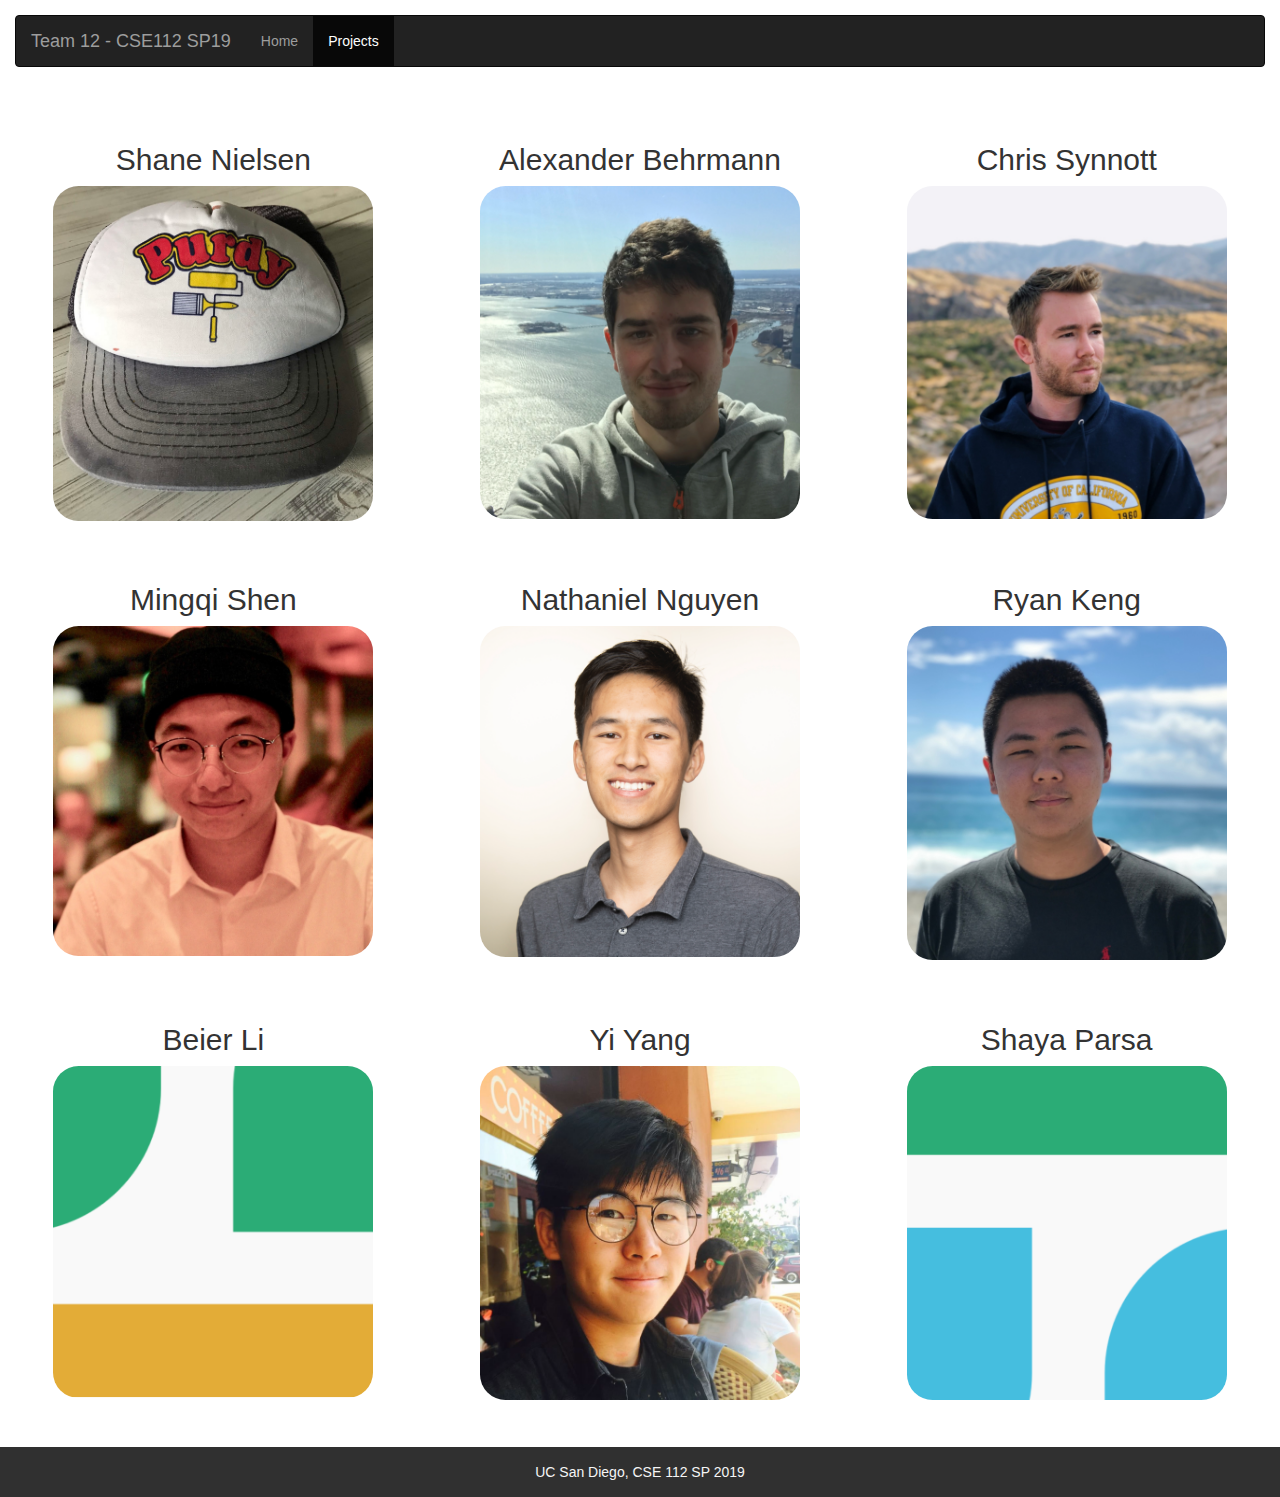
==== members.html @ a6b4016f "completed?" ====
<!DOCTYPE html>
<html>
  <head>
    <link rel="stylesheet" href="css/index.css">

    <meta name="viewport" content="width=device-width, initial-scale=1">

    <!-- Latest compiled and minified CSS -->
    <link rel="stylesheet" href="https://maxcdn.bootstrapcdn.com/bootstrap/3.3.7/css/bootstrap.min.css">
    <!-- jQuery library -->
    <script src="https://ajax.googleapis.com/ajax/libs/jquery/3.3.1/jquery.min.js"></script>
    <!-- Latest compiled JavaScript -->
    <script src="https://maxcdn.bootstrapcdn.com/bootstrap/3.3.7/js/bootstrap.min.js"></script>
    <title>Members</title>
</head>

  <body color="black">
    <div class="flex-container">
      <header>

        <nav class="navbar navbar-inverse">
          <div class="container-fluid">
            <div class="navbar-header">
              <button type="button" class="navbar-toggle" data-toggle="collapse" data-target="#myNavbar">
                <span class="icon-bar"></span>
                <span class="icon-bar"></span>
                <span class="icon-bar"></span>
              </button>
              <a class="navbar-brand" href="index.html">Team 12 - CSE112 SP19</a>
            </div>
            <div class="collapse navbar-collapse" id="myNavbar">
              <ul class="nav navbar-nav">
                <li><a href="index.html">Home</a></li>
                <li class="active"><a>Projects</a></li>
              </ul>
            </div>
          </div>
        </nav>
      </header>

      <section class="section4" id="section4">
          <aside>
            <h2>Mingqi Shen</h2>
          </aside>

        <article class="grow">
            <details>
              <summary class='click'>
                <img src="images/project1.png">
              </summary>
              <div class=details>
                <p>Tools & Utilities</p>
                <p>Email: <a>mis046@ucsd.edu</a> </p>
              </div>
            </details>
        </article>
      </section>

      <section class="section2" id="section2">
          <aside>
            <h2>Alexander Behrmann</h2>
          </aside>

        <article class="grow">
            <details>
              <summary class='click'>
                <img src="images/project2.png">
              </summary>
              <div class=details>
                <p>Co-leader</p>
                <p>Email: <a>abehrman@ucsd.edu</a> </p>
              </div>
            </details>
        </article>
      </section>

      <section class="section3" id="section3">
          <aside>
            <h2>Chris Synnott</h2>
          </aside>

        <article class="grow">
            <details>
              <summary class='click'>
                <img src="images/project3.png">
              </summary>
              <div class=details>
                <p>Quality Assurance</p>
                <p>Email: <a>csynnott@ucsd.edu</a> </p>
              </div>
            </details>
        </article>
      </section>

      <section class="section1" id="section1">
          <aside>
            <h2>Shane Nielsen</h2>
          </aside>

        <article class="grow">
            <details>
              <summary class='click'>
                <img src="images/project4.png">
              </summary>
              <div class=details>
                <p>Team Leader</p>
                <p>Email: <a>sdnielse@ucsd.edu</a> </p>
              </div>
            </details>
        </article>
      </section>

      <section class="section5" id="section5">
        <aside>
          <h2>Nathaniel Nguyen</h2>
        </aside>

      <article class="grow">
          <details>
            <summary class='click'>
              <img src="images/project5.png">
            </summary>
            <div class=details>
              <p>Quality Assurance</p>
              <p>Email: <a>nonguyen@ucsd.edu</a> </p>
            </div>
          </details>
      </article>
    </section>

    <section class="section6" id="section6">
      <aside>
        <h2>Ryan Keng</h2>
      </aside>

    <article class="grow">
        <details>
          <summary class='click'>
            <img src="images/project6.png">
          </summary>
          <div class=details>
            <p>Coder</p>
            <p>Email: <a>rkeng@ucsd.edu</a> </p>
          </div>
        </details>
    </article>
  </section>

  <section class="section7" id="section7">
    <aside>
      <h2>Beier Li</h2>
    </aside>

  <article class="grow">
      <details>
        <summary class='click'>
          <img src="images/project7.png">
        </summary>
        <div class=details>
          <p>Team Member</p>
          <p>Email: <a>bel060@ucsd.edu</a> </p>
        </div>
      </details>
  </article>
</section>

<section class="section8" id="section8">
  <aside>
    <h2>Yi Yang</h2>
  </aside>

<article class="grow">
    <details>
      <summary class='click'>
        <img src="images/project8.png">
      </summary>
      <div class=details>
        <p>Team Member</p>
        <p>Email: <a>yiy142@ucsd.edu</a> </p>
      </div>
    </details>
</article>
</section>

<section class="section9" id="section9">
  <aside>
    <h2>Shaya Parsa</h2>
  </aside>

<article class="grow">
    <details>
      <summary class='click'>
        <img src="images/project9.png">
      </summary>
      <div class=details>
        <p>Tools & Utilities</p>
        <p>Email: <a>sparsa@ucsd.edu</a> </p>
      </div>
    </details>
</article>
</section>

      <footer>
        UC San Diego, CSE 112 SP 2019
      </footer>
    </div>
  </body>

</html>
---- css/index.css ----
.flex-container {
   display: -webkit-flex;
   display: flex;
   -webkit-flex-flow: row wrap;
   flex-flow: row wrap;
   text-align: center;
}

.flex-container > * {
   padding: 15px;
   -webkit-flex: 1 100%;
   flex: 1 100%;
}

@media all and (min-width: 768px) {
   .nav {text-align:left; -webkit-flex: 1 auto; flex:1 auto; -webkit-order:1; order:1;}
   .section1 {-webkit-flex:5 0px; flex:5 0px; -webkit-order:2; order:2;}
   .section2 {-webkit-flex:5 0px; flex:5 0px; -webkit-order:3; order:3;}
   .section3 {-webkit-flex:5 0px; flex:5 0px; -webkit-order:4; order:4;}
   .section4 {-webkit-flex:5 0px; flex:5 0px; -webkit-order:5; order:5;}
   .section5 {-webkit-flex:5 0px; flex:5 0px; -webkit-order:6; order:6;}
   .section6 {-webkit-flex:5 0px; flex:5 0px; -webkit-order:7; order:7;}
   .section7 {-webkit-flex:5 0px; flex:5 0px; -webkit-order:8; order:8;}
   .section8 {-webkit-flex:5 0px; flex:5 0px; -webkit-order:9; order:9;}
   .section9 {-webkit-flex:5 0px; flex:5 0px; -webkit-order:10; order:10;}
   footer {-webkit-order:12;order:12;}
}

footer {
    background-color: #303030;
    color: whitesmoke;
}

section {
  margin: 0.5vw;
}

section img {
  width:25vw;
  max-width: 500px;
  border-radius: 2vw;
  float: none;
  clear: none;
}

#photographs img {
  max-width: 80vw;
  border-radius: 0vw;
  padding: 10px;
  background-color: whitesmoke;
}

summary, h1, h2, h3, h4 {
  text-align: center;
}

details {
  margin-top: 8px;
}

summary {
  font-size: 20px;
  outline:none;
}

.details p {
  font-size: 16px;
  line-height: 1.8;
}

.details a {
  color: firebrick;
  font-size: 16px;
}

article .critique, article .evaluation{
    text-align: left;
    font-size: 18px;
    line-height: 1.6;
}

.details, .critique, .evaluation{
  margin: 8px;
  padding: 8px;
  border-radius: 2vw;
}

.details {
  background-color: whitesmoke;
}
.critique, .evaluation {
  background-color: #f0f5f5;
}

.grow { transition: all .2s ease-in-out;}
.grow:hover { transform: scale(1.02); }

.click {
  cursor: pointer;
}


footer {
  margin-top: 2vw;
}

#banner {
  margin-top: 1vw;
}
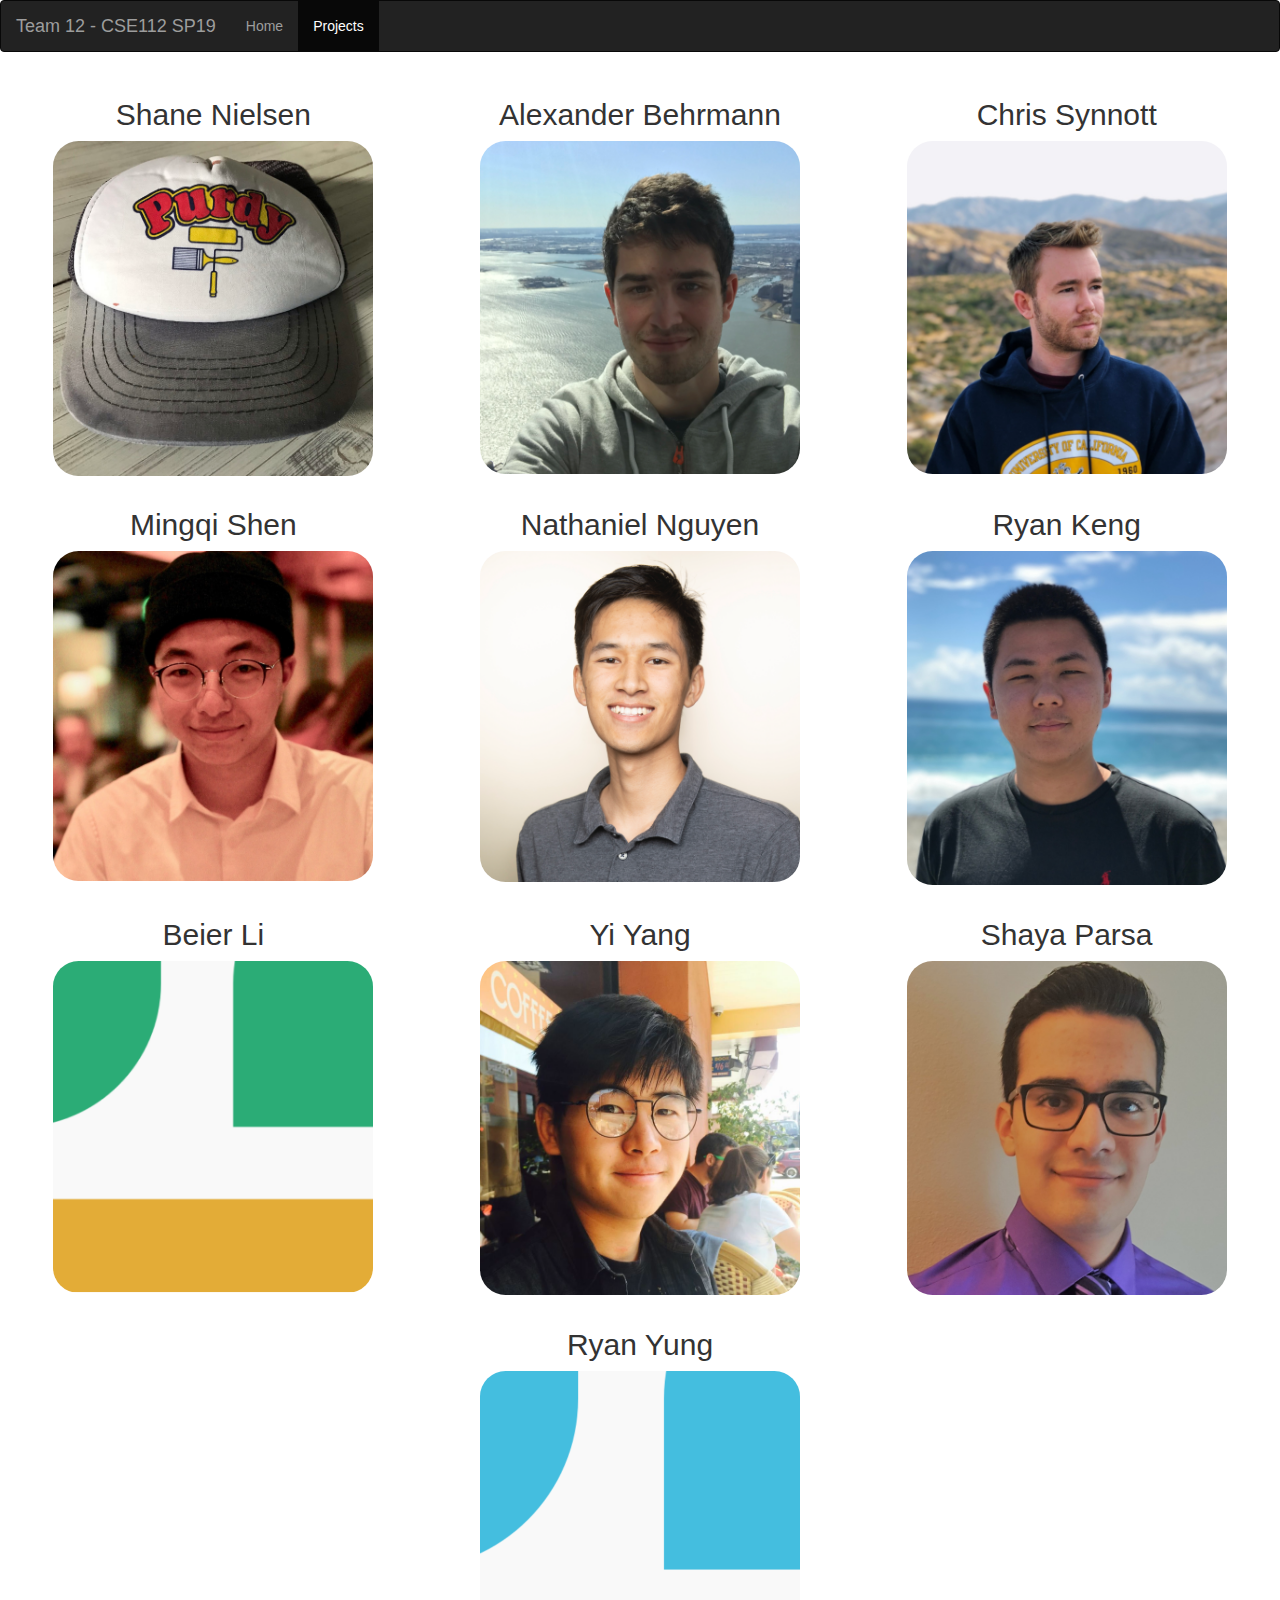
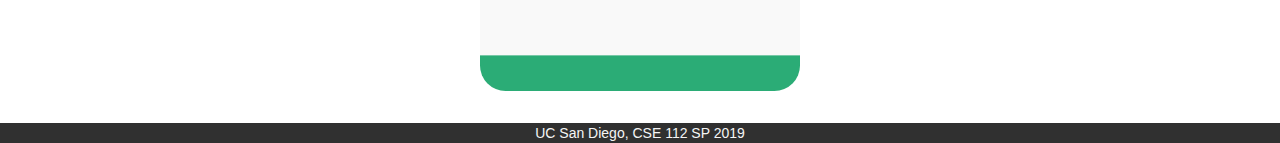
==== commit 99121b34: "added another ryan" ====
--- a/members.html
+++ b/members.html
@@ -200,6 +200,25 @@
 </article>
 </section>
 
+
+<section class="section10" id="section10">
+  <aside>
+    <h2>Ryan Yung</h2>
+  </aside>
+
+<article class="grow">
+    <details>
+      <summary class='click'>
+        <img src="images/project10.png">
+      </summary>
+      <div class=details>
+        <p>Team Member</p>
+        <p>Email: <a>rmyung@ucsd.edu</a> </p>
+      </div>
+    </details>
+</article>
+</section>
+
       <footer>
         UC San Diego, CSE 112 SP 2019
       </footer>
--- a/css/index.css
+++ b/css/index.css
@@ -7,7 +7,6 @@
 }
 
 .flex-container > * {
-   padding: 15px;
    -webkit-flex: 1 100%;
    flex: 1 100%;
 }
@@ -23,6 +22,7 @@
    .section7 {-webkit-flex:5 0px; flex:5 0px; -webkit-order:8; order:8;}
    .section8 {-webkit-flex:5 0px; flex:5 0px; -webkit-order:9; order:9;}
    .section9 {-webkit-flex:5 0px; flex:5 0px; -webkit-order:10; order:10;}
+   .section10 {-webkit-flex:5 0px; flex:5 0px; -webkit-order:11; order:11;}
    footer {-webkit-order:12;order:12;}
 }
 
@@ -93,7 +93,7 @@
 }
 
 .grow { transition: all .2s ease-in-out;}
-.grow:hover { transform: scale(1.02); }
+.grow:hover { transform: scale(1.1); }
 
 .click {
   cursor: pointer;
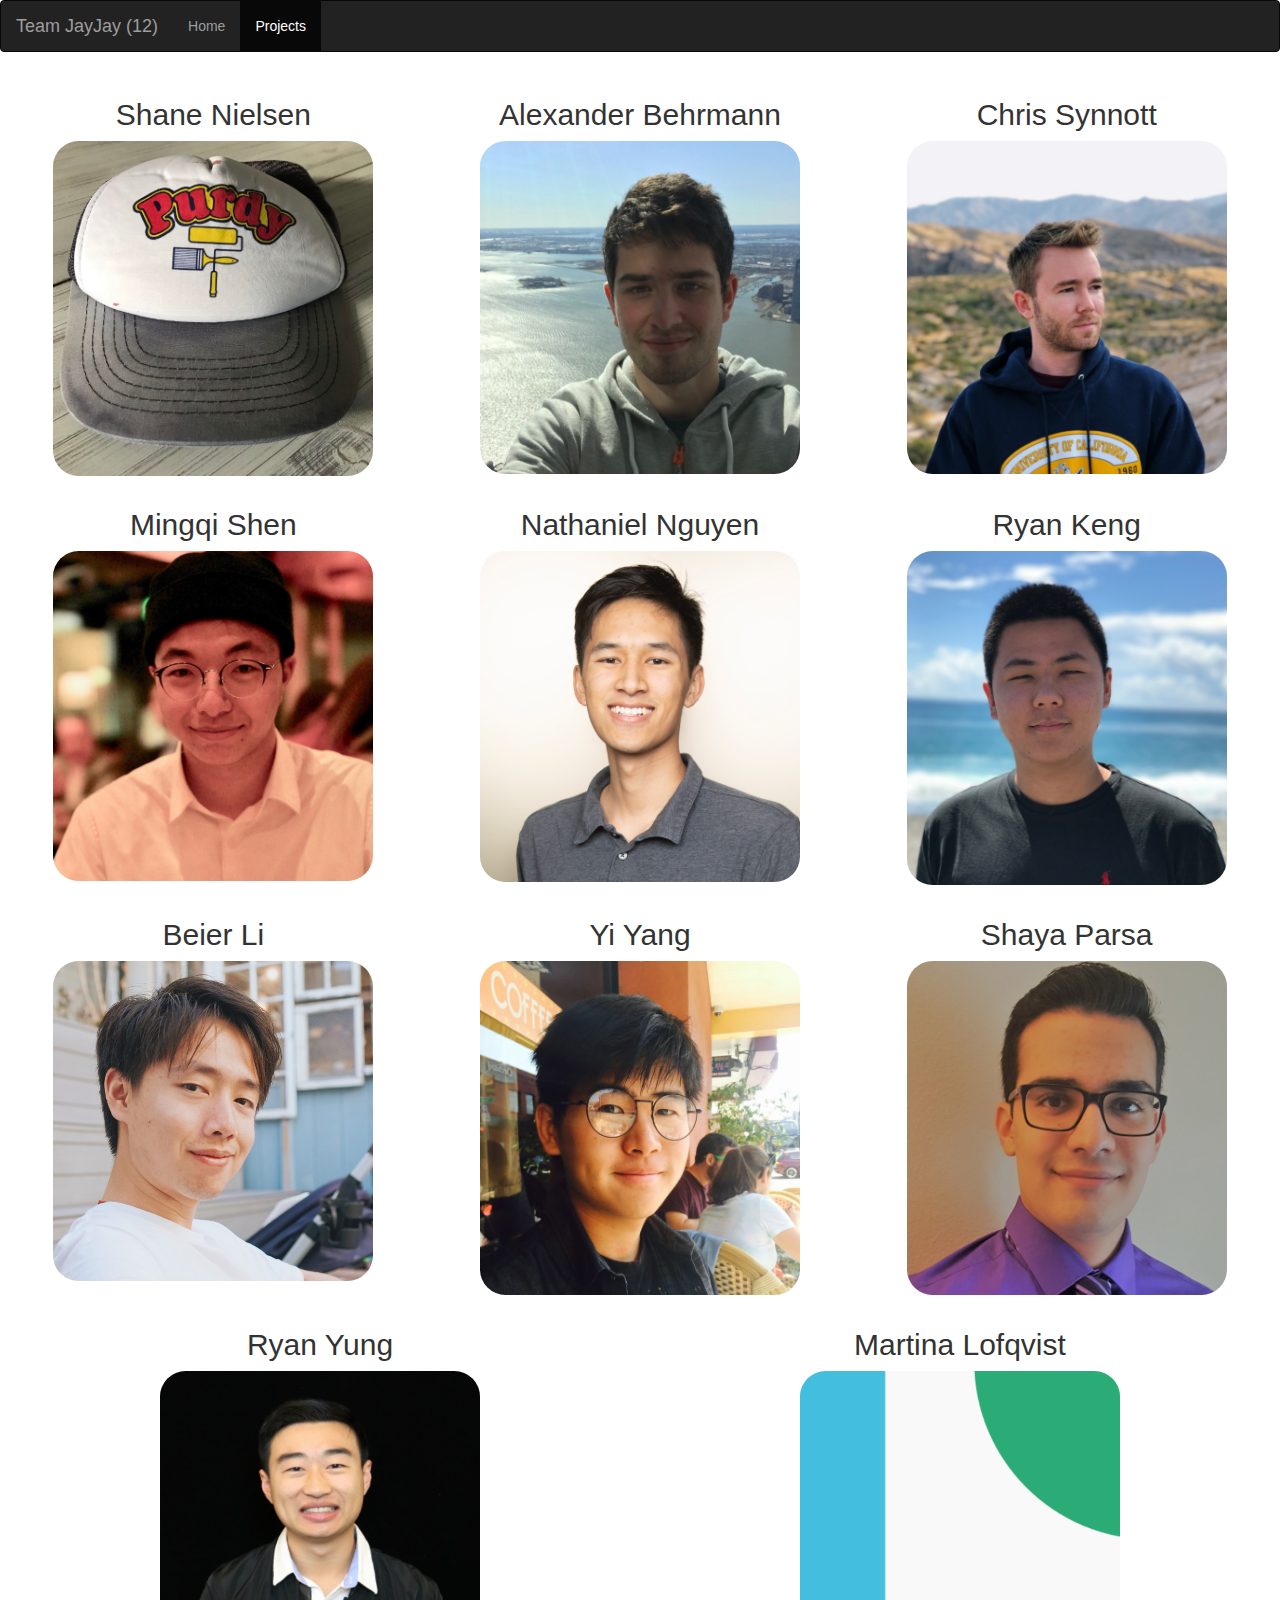
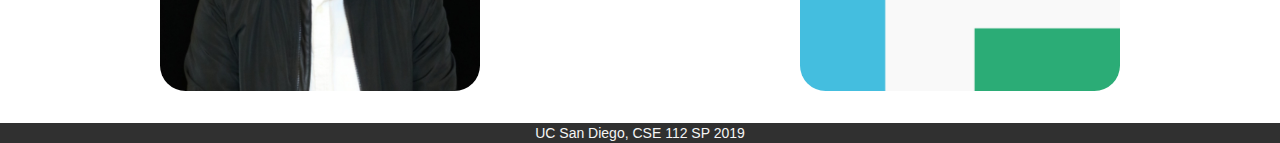
==== commit 72bbf277: "Updates" ====
--- a/members.html
+++ b/members.html
@@ -26,7 +26,7 @@
                 <span class="icon-bar"></span>
                 <span class="icon-bar"></span>
               </button>
-              <a class="navbar-brand" href="index.html">Team 12 - CSE112 SP19</a>
+              <a class="navbar-brand" href="index.html">Team JayJay (12)</a>
             </div>
             <div class="collapse navbar-collapse" id="myNavbar">
               <ul class="nav navbar-nav">
@@ -219,6 +219,24 @@
 </article>
 </section>
 
+<section class="section11" id="section11">
+  <aside>
+    <h2>Martina Lofqvist</h2>
+  </aside>
+
+<article class="grow">
+    <details>
+      <summary class='click'>
+        <img src="images/project11.png">
+      </summary>
+      <div class=details>
+        <p>Team Member</p>
+        <p>Email: <a>slofqvis@ucsd.edu</a> </p>
+      </div>
+    </details>
+</article>
+</section>
+
       <footer>
         UC San Diego, CSE 112 SP 2019
       </footer>
--- a/css/index.css
+++ b/css/index.css
@@ -23,7 +23,9 @@
    .section8 {-webkit-flex:5 0px; flex:5 0px; -webkit-order:9; order:9;}
    .section9 {-webkit-flex:5 0px; flex:5 0px; -webkit-order:10; order:10;}
    .section10 {-webkit-flex:5 0px; flex:5 0px; -webkit-order:11; order:11;}
-   footer {-webkit-order:12;order:12;}
+   .section11 {-webkit-flex:5 0px; flex:5 0px; -webkit-order:12; order:12;}
+
+   footer {-webkit-order:13;order:13;}
 }
 
 footer {
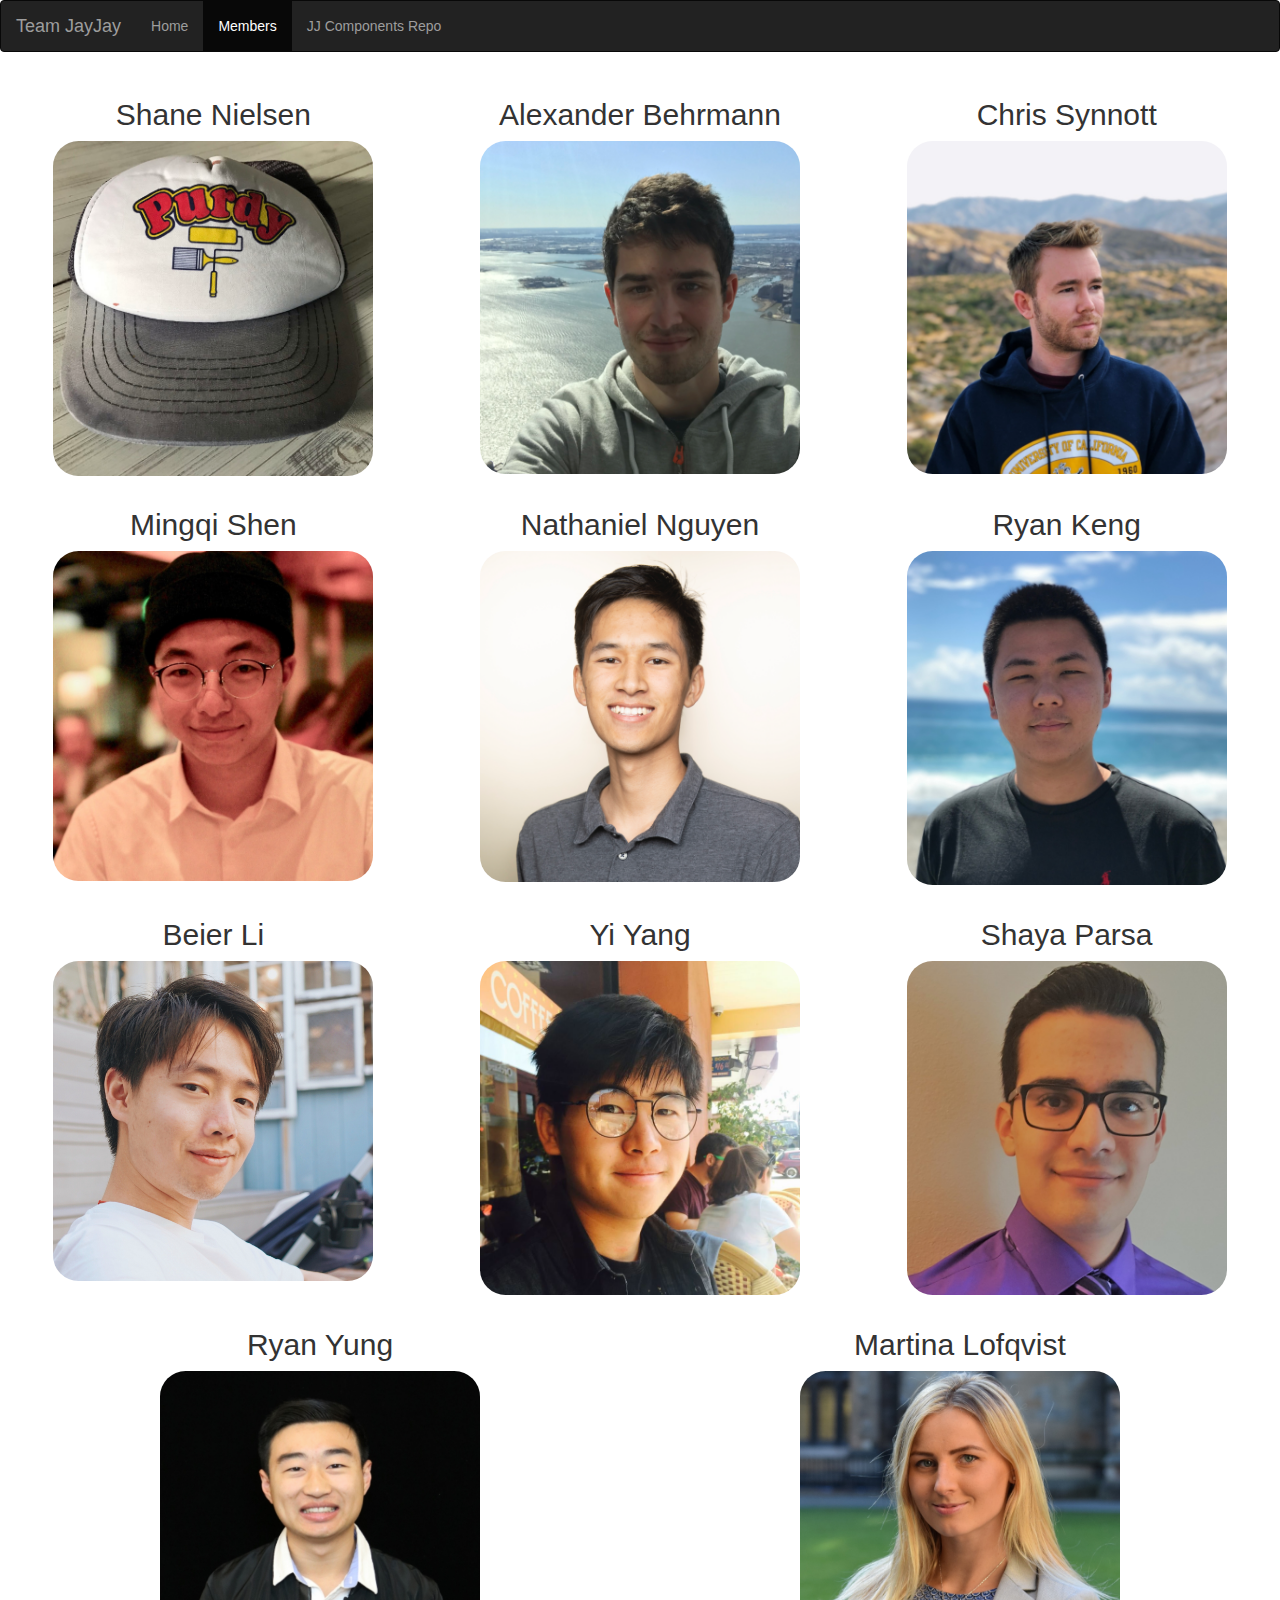
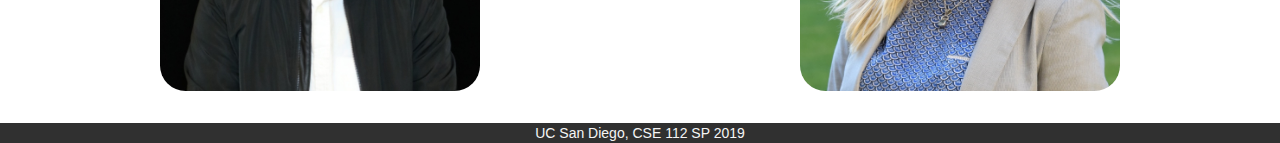
==== commit b2d3fb7d: "update" ====
--- a/members.html
+++ b/members.html
@@ -26,12 +26,13 @@
                 <span class="icon-bar"></span>
                 <span class="icon-bar"></span>
               </button>
-              <a class="navbar-brand" href="index.html">Team JayJay (12)</a>
+              <a class="navbar-brand" href="index.html">Team JayJay</a>
             </div>
             <div class="collapse navbar-collapse" id="myNavbar">
               <ul class="nav navbar-nav">
                 <li><a href="index.html">Home</a></li>
-                <li class="active"><a>Projects</a></li>
+                <li class="active"><a>Members</a></li>
+                <li><a href="https://github.com/ucsd-cse112/team-12-components/tree/backplane">JJ Components Repo</a></li>
               </ul>
             </div>
           </div>
